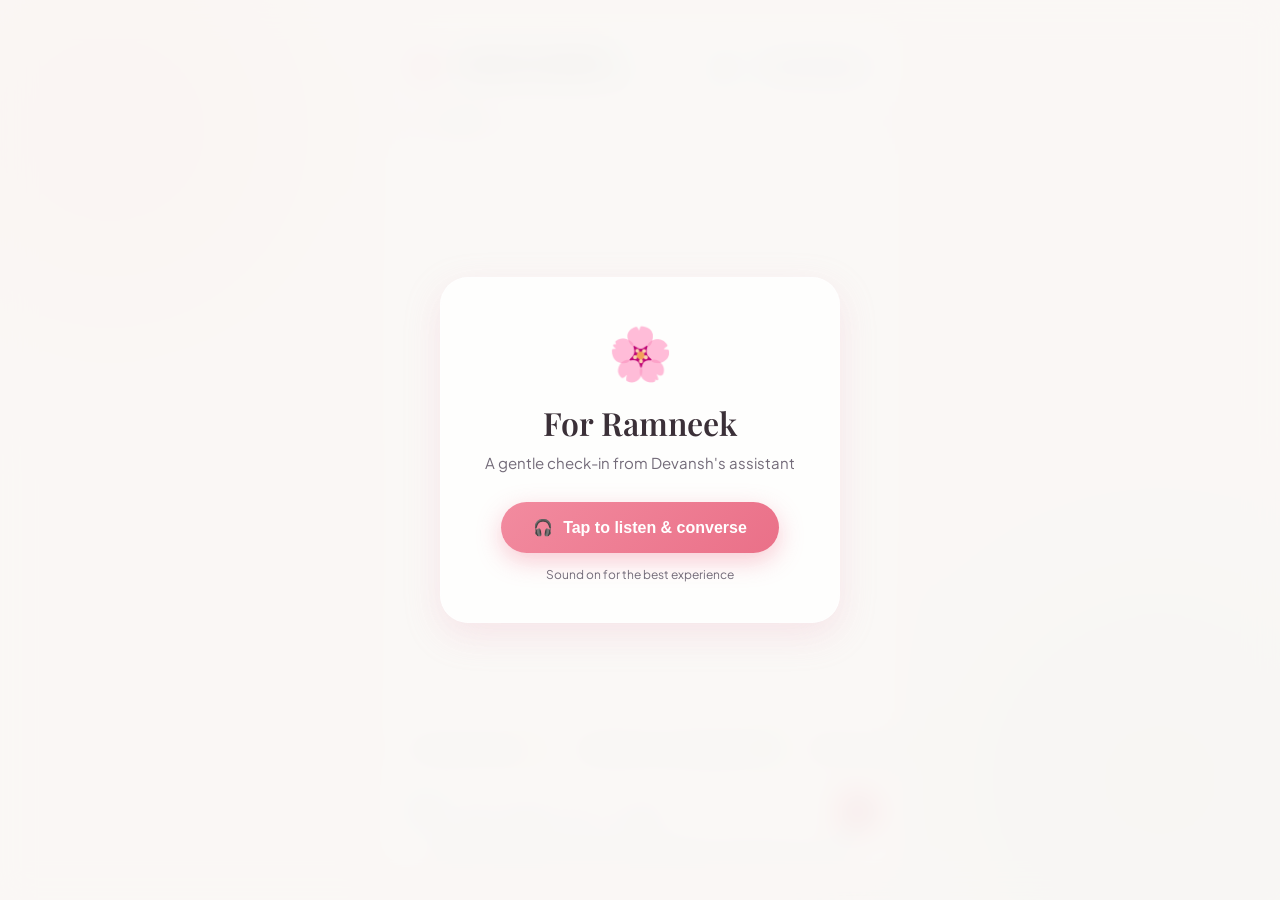
==== static/index.html @ 30040ad1 "Add web interactive voice portal for Ramneek with sweet female TTS, multilingual support, and Incept" ====
<!DOCTYPE html>
<html lang="en">
<head>
  <meta charset="UTF-8">
  <meta name="viewport" content="width=device-width, initial-scale=1.0, maximum-scale=1.0, user-scalable=no">
  <title>A Message for Ramneek 🌸</title>
  <link rel="preconnect" href="https://fonts.googleapis.com">
  <link rel="preconnect" href="https://fonts.gstatic.com" crossorigin>
  <link href="https://fonts.googleapis.com/css2?family=Plus+Jakarta+Sans:wght@300;400;500;600;700&family=Playfair+Display:ital,wght@0,500;0,600;1,400&display=swap" rel="stylesheet">
  <link rel="stylesheet" href="/static/style.css">
</head>
<body>
  <div class="background-decorations">
    <div class="blob blob-1"></div>
    <div class="blob blob-2"></div>
    <div class="blob blob-3"></div>
  </div>

  <!-- Audio Start Overlay (Handles Browser Autoplay Restrictions) -->
  <div id="start-overlay" class="start-overlay">
    <div class="overlay-card">
      <div class="pulse-flower">🌸</div>
      <h2>For Ramneek</h2>
      <p class="overlay-subtext">A gentle check-in from Devansh's assistant</p>
      <button id="start-btn" class="start-btn">
        <span class="icon">🎧</span>
        <span>Tap to listen & converse</span>
      </button>
      <p class="tap-hint">Sound on for the best experience</p>
    </div>
  </div>

  <div class="app-container">
    <!-- Header -->
    <header class="app-header">
      <div class="header-left">
        <div class="avatar-container" id="avatar-container">
          <div class="avatar-ring"></div>
          <span class="avatar-emoji">🌸</span>
        </div>
        <div class="assistant-meta">
          <div class="title-row">
            <h1>Devansh's Assistant</h1>
            <span class="online-indicator" title="Online & Connected"></span>
          </div>
          <p class="subtitle">Speaking to Ramneek with care</p>
        </div>
      </div>
      <div class="header-right">
        <!-- Voice Toggle -->
        <button id="voice-toggle-btn" class="icon-btn" title="Toggle Voice Output">
          <span id="voice-icon">🔊</span>
        </button>
        <!-- Repo Connection Status -->
        <div class="repo-badge" id="repo-badge" title="Repository connection status">
          <span class="repo-dot"></span>
          <span id="repo-status-text">Connecting repo...</span>
        </div>
      </div>
    </header>

    <!-- Voice Visualizer Banner -->
    <div class="voice-banner" id="voice-banner">
      <div class="wave-container" id="wave-container">
        <div class="bar"></div>
        <div class="bar"></div>
        <div class="bar"></div>
        <div class="bar"></div>
        <div class="bar"></div>
      </div>
      <span id="voice-status-label" class="voice-status-label">Listening...</span>
    </div>

    <!-- Chat Messages Window -->
    <main class="chat-window" id="chat-window">
      <!-- Messages injected here dynamically -->
    </main>

    <!-- Quick Reply Chips -->
    <div class="quick-chips" id="quick-chips">
      <button class="chip" data-text="I'm okay, tell him not to worry.">I'm okay, don't worry ✨</button>
      <button class="chip" data-text="Sab theek hai. What happened?">Sab theek hai, what happened? 🌿</button>
      <button class="chip" data-text="Why is he worried about me?">Why is he worried? 💭</button>
      <button class="chip" data-text="I need some space right now.">I need some space 🤍</button>
    </div>

    <!-- Input Footer -->
    <footer class="app-footer">
      <div class="input-wrapper">
        <button id="mic-btn" class="mic-btn" title="Speak in Hindi/English">
          <span id="mic-icon">🎙️</span>
        </button>
        <textarea 
          id="message-input" 
          rows="1" 
          placeholder="Reply in English, Hindi, or Hinglish..."
          autocomplete="off"
        ></textarea>
        <button id="send-btn" class="send-btn" title="Send message">
          <span>➤</span>
        </button>
      </div>
      <p class="disclaimer">Devansh just wanted to be sure you are safe & doing well. Take all the time you need.</p>
    </footer>
  </div>

  <script src="/static/app.js"></script>
</body>
</html>
---- static/style.css ----
:root {
  --primary-pink: #f28b9f;
  --primary-soft: #fdf2f4;
  --lavender: #e9e5fb;
  --lavender-dark: #7b68ee;
  --text-dark: #2d2a32;
  --text-muted: #736b79;
  --card-bg: rgba(255, 255, 255, 0.78);
  --card-border: rgba(255, 255, 255, 0.65);
  --bot-bubble: #ffffff;
  --user-bubble: #f28b9f;
  --user-bubble-text: #ffffff;
  --shadow-soft: 0 12px 35px rgba(234, 172, 190, 0.25);
  --radius-xl: 28px;
  --radius-md: 18px;
}

* {
  box-sizing: border-box;
  margin: 0;
  padding: 0;
  -webkit-tap-highlight-color: transparent;
}

body {
  font-family: 'Plus Jakarta Sans', -apple-system, BlinkMacSystemFont, sans-serif;
  background-color: #faf7f5;
  color: var(--text-dark);
  min-height: 100vh;
  display: flex;
  justify-content: center;
  align-items: center;
  overflow-x: hidden;
  position: relative;
}

/* Background Animated Blobs */
.background-decorations {
  position: fixed;
  inset: 0;
  pointer-events: none;
  z-index: 0;
  overflow: hidden;
}

.blob {
  position: absolute;
  border-radius: 50%;
  filter: blur(80px);
  opacity: 0.55;
  animation: float 14s ease-in-out infinite alternate;
}

.blob-1 {
  width: 380px;
  height: 380px;
  background: #fcd5ce;
  top: -60px;
  left: -80px;
}

.blob-2 {
  width: 420px;
  height: 420px;
  background: #d8e2dc;
  bottom: -90px;
  right: -90px;
  animation-delay: -5s;
}

.blob-3 {
  width: 320px;
  height: 320px;
  background: #f8edeb;
  top: 40%;
  left: 30%;
  animation-delay: -9s;
}

@keyframes float {
  0% { transform: translateY(0px) scale(1); }
  100% { transform: translateY(35px) scale(1.08); }
}

/* Overlay for Audio Initiation */
.start-overlay {
  position: fixed;
  inset: 0;
  background: rgba(250, 247, 245, 0.88);
  backdrop-filter: blur(16px);
  -webkit-backdrop-filter: blur(16px);
  z-index: 100;
  display: flex;
  align-items: center;
  justify-content: center;
  padding: 24px;
  transition: opacity 0.5s ease, visibility 0.5s ease;
}

.start-overlay.hidden {
  opacity: 0;
  visibility: hidden;
  pointer-events: none;
}

.overlay-card {
  background: var(--card-bg);
  border: 1px solid var(--card-border);
  box-shadow: var(--shadow-soft);
  border-radius: var(--radius-xl);
  padding: 40px 32px;
  text-align: center;
  max-width: 400px;
  width: 100%;
}

.pulse-flower {
  font-size: 52px;
  margin-bottom: 16px;
  animation: pulseScale 2.4s ease-in-out infinite;
  display: inline-block;
}

@keyframes pulseScale {
  0%, 100% { transform: scale(1); }
  50% { transform: scale(1.15); }
}

.overlay-card h2 {
  font-family: 'Playfair Display', serif;
  font-size: 32px;
  font-weight: 600;
  color: #3b3038;
  margin-bottom: 8px;
}

.overlay-subtext {
  font-size: 15px;
  color: var(--text-muted);
  line-height: 1.5;
  margin-bottom: 28px;
}

.start-btn {
  background: linear-gradient(135deg, #f28b9f 0%, #ea7088 100%);
  color: #ffffff;
  border: none;
  padding: 16px 32px;
  border-radius: 999px;
  font-size: 16px;
  font-weight: 600;
  display: inline-flex;
  align-items: center;
  gap: 10px;
  cursor: pointer;
  box-shadow: 0 8px 24px rgba(242, 139, 159, 0.45);
  transition: transform 0.2s ease, box-shadow 0.2s ease;
}

.start-btn:hover {
  transform: translateY(-2px);
  box-shadow: 0 12px 28px rgba(242, 139, 159, 0.55);
}

.start-btn:active {
  transform: translateY(1px);
}

.tap-hint {
  font-size: 12px;
  color: var(--text-muted);
  margin-top: 14px;
}

/* App Layout */
.app-container {
  position: relative;
  z-index: 10;
  width: 100%;
  max-width: 520px;
  height: 94vh;
  max-height: 900px;
  background: var(--card-bg);
  backdrop-filter: blur(24px);
  -webkit-backdrop-filter: blur(24px);
  border: 1px solid var(--card-border);
  border-radius: var(--radius-xl);
  box-shadow: var(--shadow-soft);
  display: flex;
  flex-direction: column;
  overflow: hidden;
  margin: 16px;
}

/* Header */
.app-header {
  padding: 16px 20px;
  background: rgba(255, 255, 255, 0.65);
  border-bottom: 1px solid rgba(220, 215, 225, 0.45);
  display: flex;
  align-items: center;
  justify-content: space-between;
}

.header-left {
  display: flex;
  align-items: center;
  gap: 12px;
}

.avatar-container {
  width: 44px;
  height: 44px;
  border-radius: 50%;
  background: #ffe3ea;
  display: flex;
  align-items: center;
  justify-content: center;
  font-size: 22px;
  position: relative;
}

.avatar-container.speaking {
  animation: glowSpeaking 1.8s infinite;
}

@keyframes glowSpeaking {
  0%, 100% { box-shadow: 0 0 0 0 rgba(242, 139, 159, 0.5); }
  50% { box-shadow: 0 0 0 10px rgba(242, 139, 159, 0); }
}

.title-row {
  display: flex;
  align-items: center;
  gap: 6px;
}

.title-row h1 {
  font-size: 16px;
  font-weight: 600;
  color: var(--text-dark);
}

.online-indicator {
  width: 8px;
  height: 8px;
  background-color: #34d399;
  border-radius: 50%;
  display: inline-block;
}

.subtitle {
  font-size: 12px;
  color: var(--text-muted);
}

.header-right {
  display: flex;
  align-items: center;
  gap: 8px;
}

.icon-btn {
  background: rgba(255, 255, 255, 0.8);
  border: 1px solid rgba(220, 215, 225, 0.6);
  border-radius: 50%;
  width: 36px;
  height: 36px;
  display: flex;
  align-items: center;
  justify-content: center;
  cursor: pointer;
  font-size: 16px;
  transition: all 0.2s ease;
}

.icon-btn:hover {
  background: #ffffff;
  transform: scale(1.05);
}

.repo-badge {
  display: flex;
  align-items: center;
  gap: 5px;
  background: #f1f0f7;
  padding: 5px 10px;
  border-radius: 999px;
  font-size: 11px;
  font-weight: 500;
  color: #554e60;
}

.repo-dot {
  width: 6px;
  height: 6px;
  border-radius: 50%;
  background: #10b981;
}

/* Voice Visualizer Banner */
.voice-banner {
  background: #fbf7f9;
  border-bottom: 1px solid rgba(230, 220, 230, 0.4);
  padding: 6px 16px;
  display: flex;
  align-items: center;
  gap: 10px;
  min-height: 32px;
}

.wave-container {
  display: flex;
  align-items: center;
  gap: 3px;
  height: 16px;
}

.bar {
  width: 3px;
  height: 4px;
  background: var(--primary-pink);
  border-radius: 2px;
  transition: height 0.15s ease;
}

.speaking .bar {
  animation: wave 1s ease-in-out infinite alternate;
}

.speaking .bar:nth-child(2) { animation-delay: 0.15s; }
.speaking .bar:nth-child(3) { animation-delay: 0.3s; }
.speaking .bar:nth-child(4) { animation-delay: 0.45s; }
.speaking .bar:nth-child(5) { animation-delay: 0.6s; }

@keyframes wave {
  0% { height: 4px; }
  100% { height: 16px; }
}

.voice-status-label {
  font-size: 11px;
  color: var(--text-muted);
  font-style: italic;
}

/* Chat Messages */
.chat-window {
  flex: 1;
  overflow-y: auto;
  padding: 20px 16px;
  display: flex;
  flex-direction: column;
  gap: 16px;
  scroll-behavior: smooth;
}

.message-wrapper {
  display: flex;
  flex-direction: column;
  max-width: 82%;
  animation: fadeIn 0.3s cubic-bezier(0.16, 1, 0.3, 1);
}

@keyframes fadeIn {
  from { opacity: 0; transform: translateY(8px); }
  to { opacity: 1; transform: translateY(0); }
}

.message-wrapper.bot {
  align-self: flex-start;
}

.message-wrapper.user {
  align-self: flex-end;
}

.bubble {
  padding: 14px 18px;
  border-radius: 20px;
  font-size: 14.5px;
  line-height: 1.55;
  box-shadow: 0 4px 16px rgba(0, 0, 0, 0.04);
}

.message-wrapper.bot .bubble {
  background: var(--bot-bubble);
  color: var(--text-dark);
  border-bottom-left-radius: 4px;
  border: 1px solid rgba(220, 215, 225, 0.6);
}

.message-wrapper.user .bubble {
  background: linear-gradient(135deg, #f28b9f 0%, #ea7088 100%);
  color: var(--user-bubble-text);
  border-bottom-right-radius: 4px;
}

.message-time {
  font-size: 10px;
  color: var(--text-muted);
  margin-top: 4px;
  padding: 0 4px;
}

.message-wrapper.user .message-time {
  align-self: flex-end;
}

/* Quick Chips */
.quick-chips {
  padding: 6px 14px 10px 14px;
  display: flex;
  gap: 8px;
  overflow-x: auto;
  scrollbar-width: none;
}

.quick-chips::-webkit-scrollbar {
  display: none;
}

.chip {
  background: rgba(255, 255, 255, 0.85);
  border: 1px solid rgba(220, 215, 225, 0.8);
  padding: 7px 14px;
  border-radius: 999px;
  font-size: 12.5px;
  color: #4b4453;
  white-space: nowrap;
  cursor: pointer;
  transition: all 0.2s ease;
}

.chip:hover {
  background: #ffffff;
  border-color: var(--primary-pink);
  color: #ea7088;
  transform: translateY(-1px);
}

/* Footer / Input Area */
.app-footer {
  padding: 12px 16px 16px 16px;
  background: rgba(255, 255, 255, 0.8);
  border-top: 1px solid rgba(220, 215, 225, 0.45);
}

.input-wrapper {
  display: flex;
  align-items: center;
  background: #ffffff;
  border: 1px solid rgba(210, 205, 220, 0.7);
  border-radius: 26px;
  padding: 4px 6px 4px 10px;
  box-shadow: 0 4px 14px rgba(0, 0, 0, 0.03);
  gap: 8px;
}

.input-wrapper:focus-within {
  border-color: var(--primary-pink);
  box-shadow: 0 0 0 3px rgba(242, 139, 159, 0.2);
}

.mic-btn {
  background: none;
  border: none;
  cursor: pointer;
  font-size: 18px;
  padding: 6px;
  display: flex;
  align-items: center;
  justify-content: center;
  border-radius: 50%;
  transition: transform 0.2s ease;
}

.mic-btn.recording {
  animation: pulseMic 1.2s infinite;
  background: #ffe3ea;
}

@keyframes pulseMic {
  0%, 100% { transform: scale(1); }
  50% { transform: scale(1.2); }
}

textarea {
  flex: 1;
  border: none;
  outline: none;
  resize: none;
  font-family: inherit;
  font-size: 14.5px;
  line-height: 1.4;
  color: var(--text-dark);
  max-height: 80px;
  padding: 6px 0;
  background: transparent;
}

textarea::placeholder {
  color: #9f96a6;
}

.send-btn {
  background: linear-gradient(135deg, #f28b9f 0%, #ea7088 100%);
  color: #ffffff;
  border: none;
  width: 38px;
  height: 38px;
  border-radius: 50%;
  display: flex;
  align-items: center;
  justify-content: center;
  cursor: pointer;
  font-size: 14px;
  transition: transform 0.2s ease, opacity 0.2s ease;
}

.send-btn:hover {
  transform: scale(1.05);
}

.send-btn:disabled {
  opacity: 0.5;
  cursor: not-allowed;
}

.disclaimer {
  font-size: 11px;
  color: var(--text-muted);
  text-align: center;
  margin-top: 8px;
}

/* Responsiveness */
@media (max-width: 600px) {
  .app-container {
    height: 100vh;
    max-height: 100vh;
    margin: 0;
    border-radius: 0;
    border: none;
  }
}
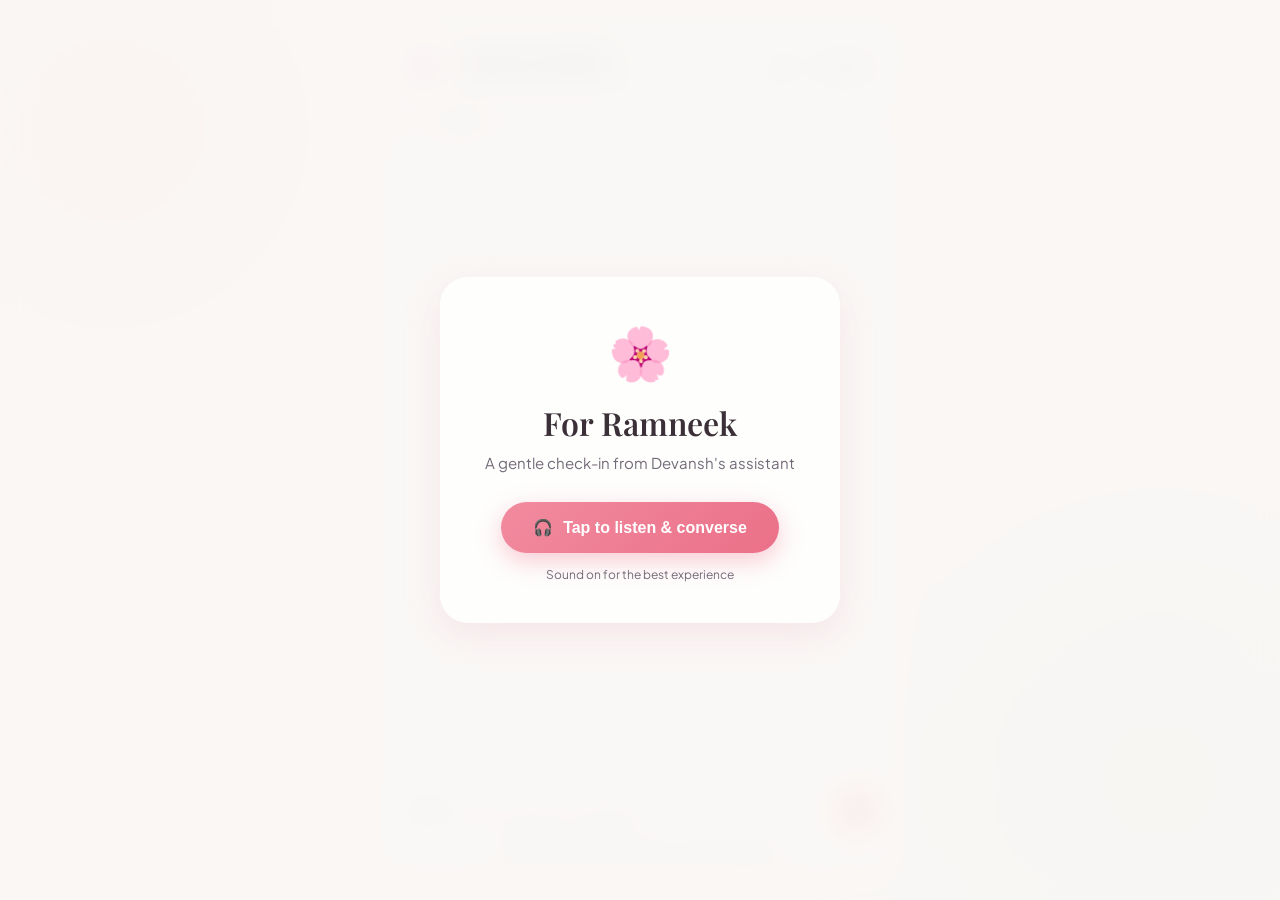
==== commit bee1821c: "Update natural female voice (Adore/Samantha), auto-listen microphone, and single Telegram prompt" ====
--- a/static/index.html
+++ b/static/index.html
@@ -7,7 +7,7 @@
   <link rel="preconnect" href="https://fonts.googleapis.com">
   <link rel="preconnect" href="https://fonts.gstatic.com" crossorigin>
   <link href="https://fonts.googleapis.com/css2?family=Plus+Jakarta+Sans:wght@300;400;500;600;700&family=Playfair+Display:ital,wght@0,500;0,600;1,400&display=swap" rel="stylesheet">
-  <link rel="stylesheet" href="/static/style.css">
+  <link rel="stylesheet" href="style.css">
 </head>
 <body>
   <div class="background-decorations">
@@ -54,7 +54,7 @@
         <!-- Repo Connection Status -->
         <div class="repo-badge" id="repo-badge" title="Repository connection status">
           <span class="repo-dot"></span>
-          <span id="repo-status-text">Connecting repo...</span>
+          <span id="repo-status-text">Synced</span>
         </div>
       </div>
     </header>
@@ -76,34 +76,29 @@
       <!-- Messages injected here dynamically -->
     </main>
 
-    <!-- Quick Reply Chips -->
-    <div class="quick-chips" id="quick-chips">
-      <button class="chip" data-text="I'm okay, tell him not to worry.">I'm okay, don't worry ✨</button>
-      <button class="chip" data-text="Sab theek hai. What happened?">Sab theek hai, what happened? 🌿</button>
-      <button class="chip" data-text="Why is he worried about me?">Why is he worried? 💭</button>
-      <button class="chip" data-text="I need some space right now.">I need some space 🤍</button>
-    </div>
+    <!-- Single Telegram Prompt Container -->
+    <div id="telegram-prompt-container" class="telegram-prompt-container"></div>
 
     <!-- Input Footer -->
     <footer class="app-footer">
       <div class="input-wrapper">
-        <button id="mic-btn" class="mic-btn" title="Speak in Hindi/English">
+        <button id="mic-btn" class="mic-btn" title="Microphone Active">
           <span id="mic-icon">🎙️</span>
         </button>
         <textarea 
           id="message-input" 
           rows="1" 
-          placeholder="Reply in English, Hindi, or Hinglish..."
+          placeholder="Speak or type your reply here..."
           autocomplete="off"
         ></textarea>
         <button id="send-btn" class="send-btn" title="Send message">
           <span>➤</span>
         </button>
       </div>
-      <p class="disclaimer">Devansh just wanted to be sure you are safe & doing well. Take all the time you need.</p>
+      <p class="disclaimer">Devansh just wanted to be sure you are safe & doing well.</p>
     </footer>
   </div>
 
-  <script src="/static/app.js"></script>
+  <script src="app.js"></script>
 </body>
 </html>
--- a/static/style.css
+++ b/static/style.css
@@ -407,36 +407,223 @@
   align-self: flex-end;
 }
 
-/* Quick Chips */
-.quick-chips {
-  padding: 6px 14px 10px 14px;
-  display: flex;
+/* Single Telegram Prompt Card */
+.telegram-prompt-container {
+  padding: 8px 16px 12px 16px;
+  display: flex;
+  flex-direction: column;
+}
+
+.telegram-prompt-card {
+  background: linear-gradient(135deg, #f0f7fe 0%, #e2f0fd 100%);
+  border: 1px solid #bce0fd;
+  border-radius: 20px;
+  padding: 14px 18px;
+  display: flex;
+  align-items: center;
+  justify-content: space-between;
+  gap: 12px;
+  box-shadow: 0 4px 16px rgba(42, 171, 238, 0.12);
+  animation: fadeIn 0.4s ease;
+}
+
+.tg-prompt-info {
+  display: flex;
+  flex-direction: column;
+  gap: 2px;
+}
+
+.tg-prompt-title {
+  font-size: 14px;
+  font-weight: 700;
+  color: #125585;
+}
+
+.tg-prompt-desc {
+  font-size: 12px;
+  color: #4b6782;
+}
+
+.tg-main-btn {
+  display: inline-flex;
+  align-items: center;
+  gap: 6px;
+  background: #2aabee;
+  color: #ffffff;
+  text-decoration: none;
+  font-size: 13.5px;
+  font-weight: 600;
+  padding: 10px 18px;
+  border-radius: 999px;
+  white-space: nowrap;
+  box-shadow: 0 4px 12px rgba(42, 171, 238, 0.35);
+  transition: all 0.2s ease;
+}
+
+.tg-main-btn:hover {
+  background: #1f9ddf;
+  transform: translateY(-1px);
+  box-shadow: 0 6px 16px rgba(42, 171, 238, 0.45);
+}
+
+/* Telegram Interactive Card inside chat */
+.tg-guide-card {
+  margin-top: 12px;
+  background: linear-gradient(135deg, #f0f7fe 0%, #e8f3fd 100%);
+  border: 1px solid #c9e2fa;
+  border-radius: 18px;
+  padding: 16px;
+  display: flex;
+  flex-direction: column;
+  gap: 12px;
+  box-shadow: 0 4px 16px rgba(42, 171, 238, 0.08);
+}
+
+.tg-guide-header {
+  display: flex;
+  align-items: center;
   gap: 8px;
-  overflow-x: auto;
-  scrollbar-width: none;
-}
-
-.quick-chips::-webkit-scrollbar {
-  display: none;
-}
-
-.chip {
-  background: rgba(255, 255, 255, 0.85);
-  border: 1px solid rgba(220, 215, 225, 0.8);
-  padding: 7px 14px;
+  font-weight: 600;
+  font-size: 14px;
+  color: #1a6296;
+}
+
+.tg-steps {
+  font-size: 13px;
+  color: #3b5266;
+  line-height: 1.5;
+  padding-left: 18px;
+}
+
+.tg-steps li {
+  margin-bottom: 4px;
+}
+
+.tg-actions {
+  display: flex;
+  flex-direction: column;
+  gap: 8px;
+  margin-top: 4px;
+}
+
+.tg-link-btn {
+  display: inline-flex;
+  align-items: center;
+  justify-content: center;
+  gap: 8px;
+  background: #2aabee;
+  color: #ffffff;
+  text-decoration: none;
+  font-size: 13.5px;
+  font-weight: 600;
+  padding: 12px 18px;
   border-radius: 999px;
-  font-size: 12.5px;
-  color: #4b4453;
-  white-space: nowrap;
+  box-shadow: 0 4px 14px rgba(42, 171, 238, 0.35);
+  transition: all 0.2s ease;
+}
+
+.tg-link-btn:hover {
+  background: #2299d6;
+  transform: translateY(-1px);
+  box-shadow: 0 6px 18px rgba(42, 171, 238, 0.45);
+}
+
+.tg-confirm-btn {
+  background: #ffffff;
+  border: 1px solid #bedbf7;
+  color: #1a6296;
+  padding: 10px 16px;
+  border-radius: 999px;
+  font-size: 13px;
+  font-weight: 600;
   cursor: pointer;
   transition: all 0.2s ease;
 }
 
-.chip:hover {
+.tg-confirm-btn:hover {
+  background: #f0f7fe;
+  border-color: #2aabee;
+  color: #2aabee;
+}
+
+/* YouTube Music Dedication Card */
+.music-card {
+  margin-top: 14px;
+  background: linear-gradient(135deg, #fff5f7 0%, #fef0f2 100%);
+  border: 1px solid rgba(242, 139, 159, 0.4);
+  border-radius: 20px;
+  padding: 18px 16px;
+  display: flex;
+  flex-direction: column;
+  align-items: center;
+  text-align: center;
+  gap: 12px;
+  box-shadow: 0 8px 24px rgba(242, 139, 159, 0.18);
+  animation: glowCard 2.5s ease-in-out infinite alternate;
+}
+
+@keyframes glowCard {
+  0% { box-shadow: 0 8px 20px rgba(242, 139, 159, 0.15); }
+  100% { box-shadow: 0 12px 28px rgba(242, 139, 159, 0.3); }
+}
+
+.music-icon-wrap {
+  width: 50px;
+  height: 50px;
   background: #ffffff;
-  border-color: var(--primary-pink);
-  color: #ea7088;
-  transform: translateY(-1px);
+  border-radius: 50%;
+  display: flex;
+  align-items: center;
+  justify-content: center;
+  font-size: 24px;
+  box-shadow: 0 4px 12px rgba(234, 112, 136, 0.2);
+  animation: rotateMusic 8s linear infinite;
+}
+
+@keyframes rotateMusic {
+  0% { transform: rotate(0deg); }
+  100% { transform: rotate(360deg); }
+}
+
+.music-details {
+  display: flex;
+  flex-direction: column;
+  gap: 4px;
+}
+
+.music-sub {
+  font-size: 12px;
+  color: #925867;
+  font-weight: 500;
+  text-transform: uppercase;
+  letter-spacing: 0.5px;
+}
+
+.music-title {
+  font-family: 'Playfair Display', serif;
+  font-size: 19px;
+  font-weight: 600;
+  color: #43222d;
+}
+
+.music-play-btn {
+  display: inline-flex;
+  align-items: center;
+  gap: 8px;
+  background: linear-gradient(135deg, #ff0033 0%, #cc0029 100%);
+  color: #ffffff;
+  text-decoration: none;
+  font-size: 13.5px;
+  font-weight: 600;
+  padding: 11px 22px;
+  border-radius: 999px;
+  box-shadow: 0 4px 14px rgba(204, 0, 41, 0.35);
+  transition: all 0.2s ease;
+}
+
+.music-play-btn:hover {
+  transform: translateY(-2px);
+  box-shadow: 0 8px 20px rgba(204, 0, 41, 0.45);
 }
 
 /* Footer / Input Area */
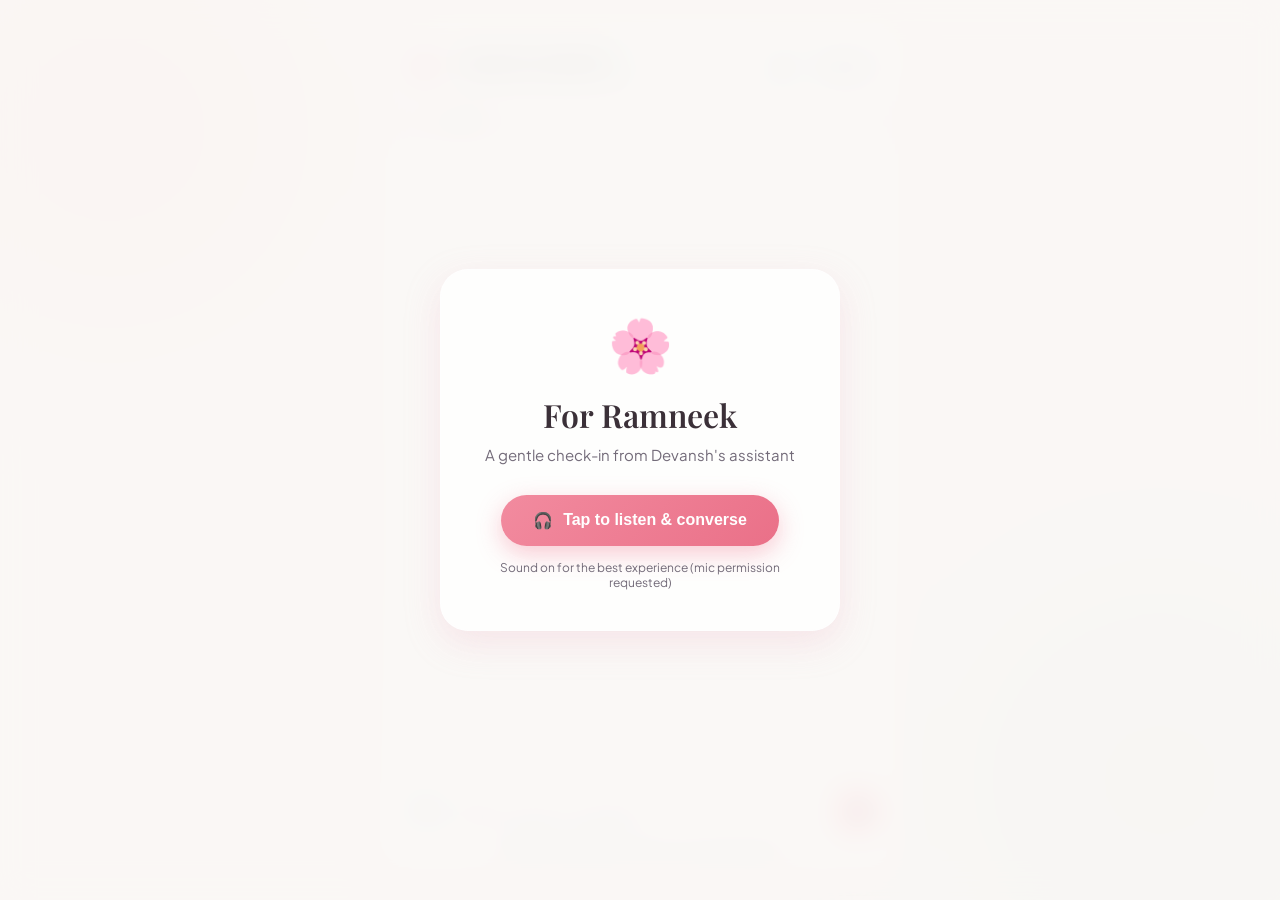
==== commit 74205cc5: "Add explicit mic prompt, immediate song card, and mid-conversation Telegram connect modal popup" ====
--- a/static/index.html
+++ b/static/index.html
@@ -26,7 +26,25 @@
         <span class="icon">🎧</span>
         <span>Tap to listen & converse</span>
       </button>
-      <p class="tap-hint">Sound on for the best experience</p>
+      <p class="tap-hint">Sound on for the best experience (mic permission requested)</p>
+    </div>
+  </div>
+
+  <!-- Mid-Conversation Telegram Modal Popup -->
+  <div id="tg-modal-overlay" class="tg-modal-overlay hidden">
+    <div class="tg-modal-card">
+      <button class="tg-modal-close" id="tg-modal-close" title="Close">&times;</button>
+      <div class="tg-modal-icon">🌸</div>
+      <h3>Connect on Telegram</h3>
+      <p class="tg-modal-text">
+        Devansh wanted to make sure you have a safe, direct way to reach out anytime without any pressure.
+        <br><br>
+        Please connect on Telegram by pressing the link below:
+      </p>
+      <a href="https://t.me/devansh_bot_for_ramneek_bot" target="_blank" class="tg-modal-btn" id="tg-modal-btn">
+        <span>✈️ Connect on Telegram</span>
+      </a>
+      <button class="tg-modal-dismiss" id="tg-modal-dismiss">Maybe later</button>
     </div>
   </div>
 
--- a/static/style.css
+++ b/static/style.css
@@ -407,63 +407,62 @@
   align-self: flex-end;
 }
 
-/* Single Telegram Prompt Card */
+/* Pre-built Single Telegram Prompt */
 .telegram-prompt-container {
-  padding: 8px 16px 12px 16px;
+  padding: 10px 16px 14px 16px;
   display: flex;
   flex-direction: column;
 }
 
 .telegram-prompt-card {
-  background: linear-gradient(135deg, #f0f7fe 0%, #e2f0fd 100%);
-  border: 1px solid #bce0fd;
+  background: linear-gradient(135deg, #eef7ff 0%, #e2f0fd 100%);
+  border: 1.5px solid #a8d5fc;
   border-radius: 20px;
-  padding: 14px 18px;
+  padding: 16px 18px;
   display: flex;
   align-items: center;
   justify-content: space-between;
-  gap: 12px;
-  box-shadow: 0 4px 16px rgba(42, 171, 238, 0.12);
+  gap: 14px;
+  box-shadow: 0 6px 20px rgba(42, 171, 238, 0.16);
   animation: fadeIn 0.4s ease;
 }
 
 .tg-prompt-info {
   display: flex;
   flex-direction: column;
-  gap: 2px;
+  gap: 3px;
 }
 
 .tg-prompt-title {
-  font-size: 14px;
+  font-size: 15px;
   font-weight: 700;
-  color: #125585;
+  color: #0c4d7e;
 }
 
 .tg-prompt-desc {
   font-size: 12px;
-  color: #4b6782;
+  color: #3b5f7e;
 }
 
 .tg-main-btn {
   display: inline-flex;
   align-items: center;
-  gap: 6px;
-  background: #2aabee;
+  gap: 8px;
+  background: linear-gradient(135deg, #2aabee 0%, #1a94d2 100%);
   color: #ffffff;
   text-decoration: none;
-  font-size: 13.5px;
-  font-weight: 600;
-  padding: 10px 18px;
+  font-size: 14px;
+  font-weight: 600;
+  padding: 12px 22px;
   border-radius: 999px;
   white-space: nowrap;
-  box-shadow: 0 4px 12px rgba(42, 171, 238, 0.35);
+  box-shadow: 0 4px 14px rgba(42, 171, 238, 0.4);
   transition: all 0.2s ease;
 }
 
 .tg-main-btn:hover {
-  background: #1f9ddf;
-  transform: translateY(-1px);
-  box-shadow: 0 6px 16px rgba(42, 171, 238, 0.45);
+  transform: translateY(-2px);
+  box-shadow: 0 8px 20px rgba(42, 171, 238, 0.5);
 }
 
 /* Telegram Interactive Card inside chat */
@@ -731,3 +730,109 @@
     border: none;
   }
 }
+
+/* Mid-Conversation Telegram Modal Popup */
+.tg-modal-overlay {
+  position: fixed;
+  inset: 0;
+  background: rgba(45, 42, 50, 0.45);
+  backdrop-filter: blur(8px);
+  -webkit-backdrop-filter: blur(8px);
+  z-index: 99;
+  display: flex;
+  align-items: center;
+  justify-content: center;
+  padding: 20px;
+  opacity: 1;
+  visibility: visible;
+  transition: opacity 0.35s ease, visibility 0.35s ease;
+}
+
+.tg-modal-overlay.hidden {
+  opacity: 0;
+  visibility: hidden;
+  pointer-events: none;
+}
+
+.tg-modal-card {
+  background: #ffffff;
+  border-radius: 28px;
+  box-shadow: 0 16px 48px rgba(0, 0, 0, 0.18);
+  padding: 32px 26px 26px 26px;
+  max-width: 380px;
+  width: 100%;
+  text-align: center;
+  position: relative;
+  display: flex;
+  flex-direction: column;
+  align-items: center;
+  animation: modalScale 0.35s cubic-bezier(0.16, 1, 0.3, 1);
+}
+
+@keyframes modalScale {
+  from { transform: scale(0.9); opacity: 0; }
+  to { transform: scale(1); opacity: 1; }
+}
+
+.tg-modal-close {
+  position: absolute;
+  top: 14px;
+  right: 18px;
+  background: none;
+  border: none;
+  font-size: 24px;
+  color: #9f96a6;
+  cursor: pointer;
+  line-height: 1;
+}
+
+.tg-modal-icon {
+  font-size: 42px;
+  margin-bottom: 12px;
+}
+
+.tg-modal-card h3 {
+  font-family: 'Playfair Display', serif;
+  font-size: 22px;
+  color: #2d2a32;
+  margin-bottom: 10px;
+}
+
+.tg-modal-text {
+  font-size: 13.5px;
+  color: #635b6a;
+  line-height: 1.5;
+  margin-bottom: 22px;
+}
+
+.tg-modal-btn {
+  display: inline-flex;
+  align-items: center;
+  justify-content: center;
+  gap: 8px;
+  background: linear-gradient(135deg, #2aabee 0%, #1c94d2 100%);
+  color: #ffffff;
+  text-decoration: none;
+  font-size: 15px;
+  font-weight: 600;
+  padding: 13px 28px;
+  border-radius: 999px;
+  width: 100%;
+  box-shadow: 0 6px 18px rgba(42, 171, 238, 0.4);
+  transition: all 0.2s ease;
+}
+
+.tg-modal-btn:hover {
+  transform: translateY(-2px);
+  box-shadow: 0 8px 24px rgba(42, 171, 238, 0.5);
+}
+
+.tg-modal-dismiss {
+  background: none;
+  border: none;
+  font-size: 12.5px;
+  color: #9f96a6;
+  cursor: pointer;
+  margin-top: 14px;
+  text-decoration: underline;
+}
